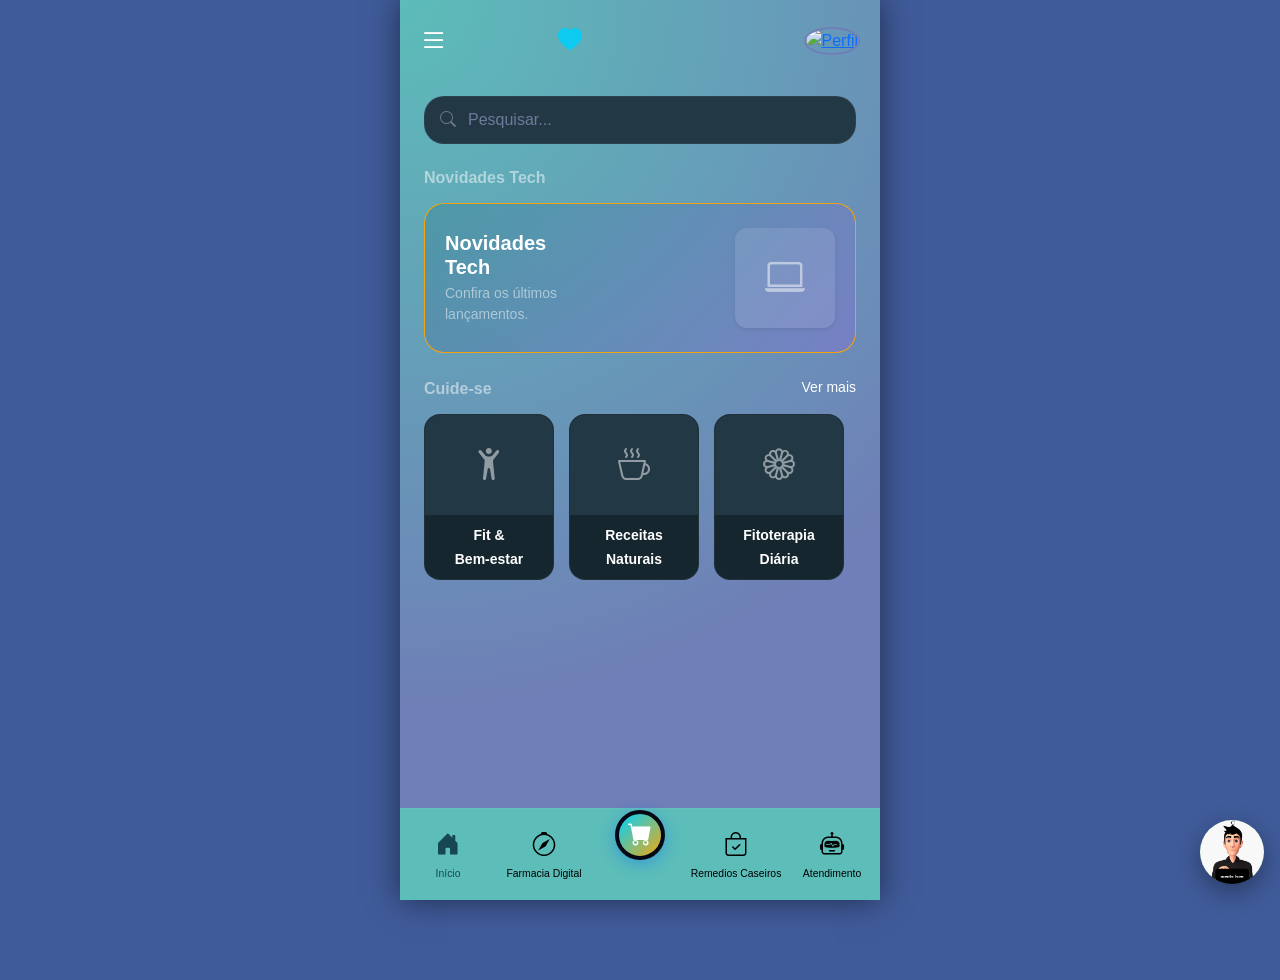
==== mente-leve-site-V6/principal.html @ 1cfe9832 "Add files via upload" ====
<!DOCTYPE html>
<html lang="pt-BR">

<head>
  <meta charset="UTF-8">
  <meta name="viewport" content="width=device-width, initial-scale=1.0">
  <title>Mente Leve - Home</title>
  <!-- Bootstrap 5 CSS -->
  <link href="https://cdn.jsdelivr.net/npm/bootstrap@5.3.2/dist/css/bootstrap.min.css" rel="stylesheet">
  <!-- Bootstrap Icons -->
  <link rel="stylesheet" href="https://cdn.jsdelivr.net/npm/bootstrap-icons@1.11.1/font/bootstrap-icons.css">
  <link rel="stylesheet" href="prrincipal/principal.css">
</head>

<body>

  <!-- Wrapper Principal que simula a tela do App -->
  <div class="app-container">

    <!-- Header: Menu, Logo e Perfil -->
    <header class="top-bar d-flex justify-content-between align-items-center">
      <a href="imagens/MenteLeve logo.png" class="text-white text-decoration-none fs-3">
        <i class="bi bi-list"></i>
      </a>

      <div class="d-flex align-items-center gap-2">
        <i class="bi bi-heart-fill text-info fs-4"></i>
        <span class="app-logo-text">Mente Leve</span>
      </div>

      <a href="Perfil.html">
        <!-- Espaço para a foto de perfil da Ana -->
        <img id="foto_perfil" alt="Perfil"
          class="profile-pic">
      </a>
    </header>

    <!-- Saudação -->
    <div class="px-4 pt-2 pb-3">
      <h1 class="fs-3 fw-bold mb-0" id="nome"></h1>
    </div>

    <!-- Barra de Pesquisa -->
    <div class="px-4 mb-4">
      <div class="search-box">
        <i class="bi bi-search text-secondary"></i>
        <input type="text" placeholder="Pesquisar...">
      </div>
    </div>

    <!-- Seção: Novidades Tech -->
    <div class="px-4 mb-4">
      <h2 class="fs-6 fw-bold mb-3 text-white-50">Novidades Tech</h2>

      <div class="banner-card">
        <div class="banner-content">
          <h3 class="fs-5 fw-bold text-white mb-1">Novidades<br>Tech</h3>
          <p class="small text-white-50 mb-0">Confira os últimos<br>lançamentos.</p>
        </div>
        <!-- Substitua o <div> abaixo pela tag <img> da sua imagem de notebook -->
        <div class="banner-img-placeholder shadow-sm">
          <i class="bi bi-laptop fs-1 text-white-50"></i>
        </div>
      </div>
    </div>

    <!-- Seção: Cuide-se (Cards Horizontais) -->
    <div class="px-4 mb-4">
      <div class="d-flex justify-content-between align-items-end mb-3">
        <h2 class="fs-6 fw-bold mb-0 text-white-50">Cuide-se</h2>
        <a href="#" class="text-white text-decoration-none small">Ver mais</a>
      </div>

      <!-- Container do Carrossel Horizontal -->
      <div class="horizontal-scroll-container">

        <!-- Card 1 -->
        <div class="category-card">
          <!-- Espaço para imagem -->
          <div class="category-img">
            <i class="bi bi-person-arms-up fs-2 text-white-50"></i>
          </div>
          <div class="p-2 text-center">
            <span class="small fw-semibold">Fit &<br>Bem-estar</span>
          </div>
        </div>

        <!-- Card 2 -->
        <div class="category-card">
          <!-- Espaço para imagem -->
          <div class="category-img">
            <i class="bi bi-cup-hot fs-2 text-white-50"></i>
          </div>
          <div class="p-2 text-center">
            <span class="small fw-semibold">Receitas<br>Naturais</span>
          </div>
        </div>

        <!-- Card 3 -->
        <div class="category-card">
          <!-- Espaço para imagem -->
          <div class="category-img">
            <i class="bi bi-flower1 fs-2 text-white-50"></i>
          </div>
          <div class="p-2 text-center">
            <span class="small fw-semibold">Fitoterapia<br>Diária</span>
          </div>
        </div>

      </div>
    </div>

    <!-- ==========================================
         MENU INFERIOR (CONSOLE APP) 
         ========================================== -->
    <nav class="footer-console d-flex justify-content-around align-items-center py-2">

      <!-- Início (Ativo) -->
      <a href="principal.html" class="nav-item-console active text-center">
        <i class="bi bi-house-door-fill fs-4 d-block"></i>
        <span class="console-label">Início</span>
      </a>

      <!-- Explorar -->
      <a href="FarmaciaDigital.html" class="nav-item-console text-center">
        <i class="bi bi-compass fs-4 d-block"></i>
        <span class="console-label">Farmacia Digital</span>
      </a>

      <!-- Botão Central (Carrinho) -->
      <a href="carrinho.html" class="nav-item-console console-main-btn text-center">
        <div class="main-btn-circle">
          <i class="bi bi-cart-fill fs-4"></i>
        </div>
      </a>

      <!-- Pedidos -->
      <a href="RemediosCaseiros.html" class="nav-item-console text-center">
        <i class="bi bi-bag-check fs-4 d-block"></i>
        <span class="console-label">Remedios Caseiros</span>
      </a>

      <!-- Perfil -->
      <a href="Atendimento.html" class="nav-item-console text-center">
        <i class="bi bi-robot fs-4 d-block"></i>
        <span class="console-label">Atendimento</span>
      </a>

    </nav>

  </div> <!-- Fim do app-container -->

  <!-- Bootstrap JS (Opcional, mas bom ter para animações de botões e afins) -->
  <script src="https://cdn.jsdelivr.net/npm/bootstrap@5.3.2/dist/js/bootstrap.bundle.min.js"></script>
  <script>
    // Recupera o nome salvo no localStorage
    const nomeSalvo = localStorage.getItem("usuarioNome");

    // Exemplo: se houver um elemento com id="boasVindas", injeta o nome nele
    if (nomeSalvo) {
      document.getElementById("nome").textContent = `Olá, ${nomeSalvo}`;
      document.getElementById("foto_perfil").src= `https://ui-avatars.com/api/?name=${nomeSalvo}&background=a855f7&color=fff`
      // document.getElementById("boasVindas").innerText = `Olá, ${nomeSalvo}!`;
    }
  </script>

  <!-- VLibras (governo) · avatar rotulado Mente Leve -->
  <link rel="stylesheet" href="vlibras-copia/widget-mente-leve.css">
  <script src="vlibras-copia/widget-mente-leve.js" defer></script>
</body>

</html>
---- mente-leve-site-V6/prrincipal/principal.css ----
/* =========================================
       CONFIGURAÇÕES GERAIS DA TELA
       ========================================= */
    body {
        background: #405b9a;
        /* Fundo escuro padrão do app */
        font-family: 'Segoe UI', Tahoma, Geneva, Verdana, sans-serif;
        color: #ffffff;
        margin: 0;
        padding-bottom: 80px;
        /* Espaço para o menu inferior não cobrir o conteúdo */
    }

    /* Container simulando a tela do celular (para ficar bonito no PC também) */
    .app-container {
        max-width: 480px;
        margin: 0 auto;
        background: radial-gradient(circle at top left, #5cbdb9 0%, #6f7fb7 70%);
        min-height: 100vh;
        box-shadow: 0 0 30px rgba(0, 0, 0, 0.5);
        position: relative;
    }

    /* =========================================
       TOPO & BARRA DE PESQUISA
       ========================================= */
    .top-bar {
        padding: 20px 20px 10px 20px;
    }

    .app-logo-text {
        font-weight: 600;
        font-size: 1.2rem;
        background: linear-gradient(90deg, #707070 );
        -webkit-background-clip: text;
        -webkit-text-fill-color: transparent;
    }

    .profile-pic {
        width: 40px;
        height: 40px;
        border-radius: 50%;
        border: 2px solid #6f7fb7;
        object-fit: cover;
    }

    .search-box {
        background-color: #233845;
        border-radius: 20px;
        padding: 10px 15px;
        display: flex;
        align-items: center;
        gap: 10px;
        border: 1px solid rgba(255, 255, 255, 0.05);
    }

    .search-box input {
        background: transparent;
        border: none;
        color: #fff;
        width: 100%;
        outline: none;
    }

    .search-box input::placeholder {
        color: #6c7a9c;
    }

    /* =========================================
       SEÇÃO: NOVIDADES TECH (BANNER)
       ========================================= */
    .banner-card {
        background: linear-gradient(135deg, rgba(0, 82, 101, 0.2), rgba(168, 85, 247, 0.2));
        border: 1px solid rgba(255, 166, 0, 0.914);
        border-radius: 20px;
        height: 150px;
        display: flex;
        align-items: center;
        justify-content: space-between;
        padding: 20px;
        position: relative;
        overflow: hidden;
    }

    .banner-content {
        z-index: 2;
    }

    /* Espaço para a imagem do banner */
    .banner-img-placeholder {
        width: 100px;
        height: 100px;
        background: rgba(255, 255, 255, 0.1);
        border-radius: 12px;
        display: flex;
        align-items: center;
        justify-content: center;
        z-index: 2;
    }

    /* Efeito de brilho no fundo do banner */
    .banner-card::after {
        content: '';
        position: absolute;
        top: -50px;
        right: -50px;
        width: 150px;
        height: 150px;
        background: rgb(255, 166, 0, 0.914);
        filter: blur(80px);
        z-index: 1;
        opacity: 0;
    }

    /* =========================================
       SEÇÃO: CUIDE-SE (CARDS HORIZONTAIS)
       ========================================= */
    .horizontal-scroll-container {
        display: flex;
        overflow-x: auto;
        gap: 15px;
        padding-bottom: 10px;
        /* Esconde a barra de rolagem */
        scrollbar-width: none;
        /* Firefox */
        -ms-overflow-style: none;
        /* IE e Edge */
    }

    .horizontal-scroll-container::-webkit-scrollbar {
        display: none;
        /* Chrome, Safari, Opera */
    }

    .category-card {
        min-width: 130px;
        background: #15262e;
        border: 1px solid rgba(255, 255, 255, 0.05);
        border-radius: 16px;
        overflow: hidden;
        display: flex;
        flex-direction: column;
    }

    .category-img {
        height: 100px;
        background-color: #233845;
        display: flex;
        align-items: center;
        justify-content: center;
    }

    /* =========================================
       MENU INFERIOR (CONSOLE)
       ========================================= */
    .footer-console {
        background: #5cbdb9;
        backdrop-filter: blur(15px);
        border-top: 1px solid rgba(255, 255, 255, 0.05);
        position: fixed;
        bottom: 0;
        width: 100%;
        max-width: 480px;
        /* Acompanha o app-container */
        left: 50%;
        transform: translateX(-50%);
        z-index: 1000;
    }

    .nav-item-console {
        color: #000000;
        transition: all 0.3s ease;
        text-decoration: none;
        flex: 1;
        padding: 10px 0;
    }

    .console-label {
        font-size: 0.65rem;
        font-weight: 500;
        display: block;
        margin-top: 3px;
    }

    .nav-item-console:hover,
    .nav-item-console.active {
        color: #164752;
    }

    .console-main-btn {
        position: relative;
        top: -20px;
    }

    .main-btn-circle {
        width: 50px;
        height: 50px;
        border-radius: 50%;
        background: linear-gradient(135deg, #00d2ff 0%, rgb(255,166,0,0.914) 100%);
        color: #ffffff;
        margin: 0 auto;
        border: 4px solid #050814;
        display: flex;
        align-items: center;
        justify-content: center;
        box-shadow: 0 4px 15px rgba(0, 110, 255, 0.4);
    }
---- mente-leve-site-V6/vlibras-copia/widget-mente-leve.css ----
.mlv-btn {
  position: fixed; right: 16px; bottom: 16px; z-index: 99980;
  width: 64px; height: 64px; border: 0; border-radius: 50%;
  padding: 0; cursor: pointer; overflow: hidden;
  box-shadow: 0 8px 24px rgba(0,0,0,.35);
  background: #0b5c3a;
}
.mlv-btn img { width: 100%; height: 100%; object-fit: cover; }
.mlv-win {
  position: fixed; right: 16px; bottom: 92px; z-index: 99981;
  width: 280px; background: #123; color: #fff;
  border-radius: 12px; overflow: hidden;
  font-family: Arial, sans-serif;
  box-shadow: 0 12px 40px rgba(0,0,0,.4);
  display: none;
}
.mlv-win.open { display: block; }
.mlv-hd {
  background: #0b5c3a; padding: 8px 10px;
  display: flex; justify-content: space-between; align-items: center;
  font-size: 13px; font-weight: 700;
}
.mlv-hd button { background: none; border: 0; color: #fff; cursor: pointer; font-size: 16px; }
.mlv-av { background: #0e2a1c; text-align: center; padding: 8px; }
.mlv-av img { width: 180px; height: 220px; object-fit: cover; object-position: top; border-radius: 12px; }
.mlv-btn img { object-fit: cover; object-position: top; }
.mlv-name { font-size: 12px; color: #8f8; margin-top: 4px; }
.mlv-bd { padding: 8px; background: #1a1a1a; }
.mlv-bd textarea {
  width: 100%; height: 58px; resize: none; border-radius: 8px;
  border: 1px solid #345; background: #0b0b0b; color: #fff;
  padding: 6px; font: 13px Arial;
}
.mlv-bd button {
  margin-top: 6px; width: 100%; border: 0; border-radius: 8px;
  background: #2ecc71; color: #062; font-weight: 700; padding: 8px; cursor: pointer;
}
.mlv-glosa { font-size: 11px; color: #9c9; margin-top: 6px; min-height: 28px; }
.mlv-copy { font-size: 10px; color: #888; padding: 0 8px 8px; }
.mlv-av img, .mlv-btn img { animation: mlvfloat 2.6s ease-in-out infinite; }
@keyframes mlvfloat {
  0%,100% { transform: translateY(0) scale(1); }
  50% { transform: translateY(-7px) scale(1.03); }
}
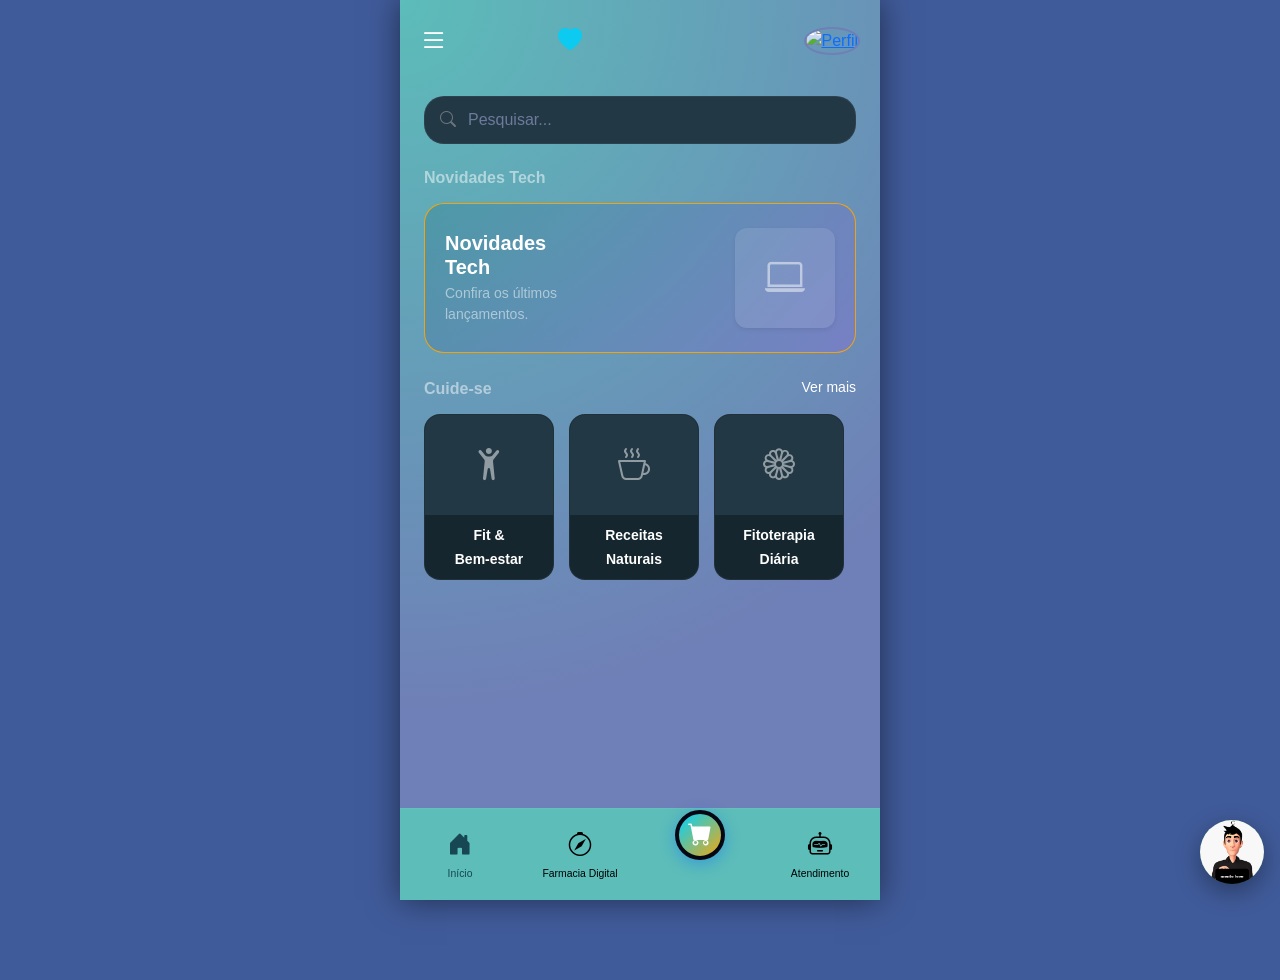
==== commit 3c879290: "Update principal.html" ====
--- a/mente-leve-site-V6/principal.html
+++ b/mente-leve-site-V6/principal.html
@@ -134,11 +134,6 @@
         </div>
       </a>
 
-      <!-- Pedidos -->
-      <a href="RemediosCaseiros.html" class="nav-item-console text-center">
-        <i class="bi bi-bag-check fs-4 d-block"></i>
-        <span class="console-label">Remedios Caseiros</span>
-      </a>
 
       <!-- Perfil -->
       <a href="Atendimento.html" class="nav-item-console text-center">
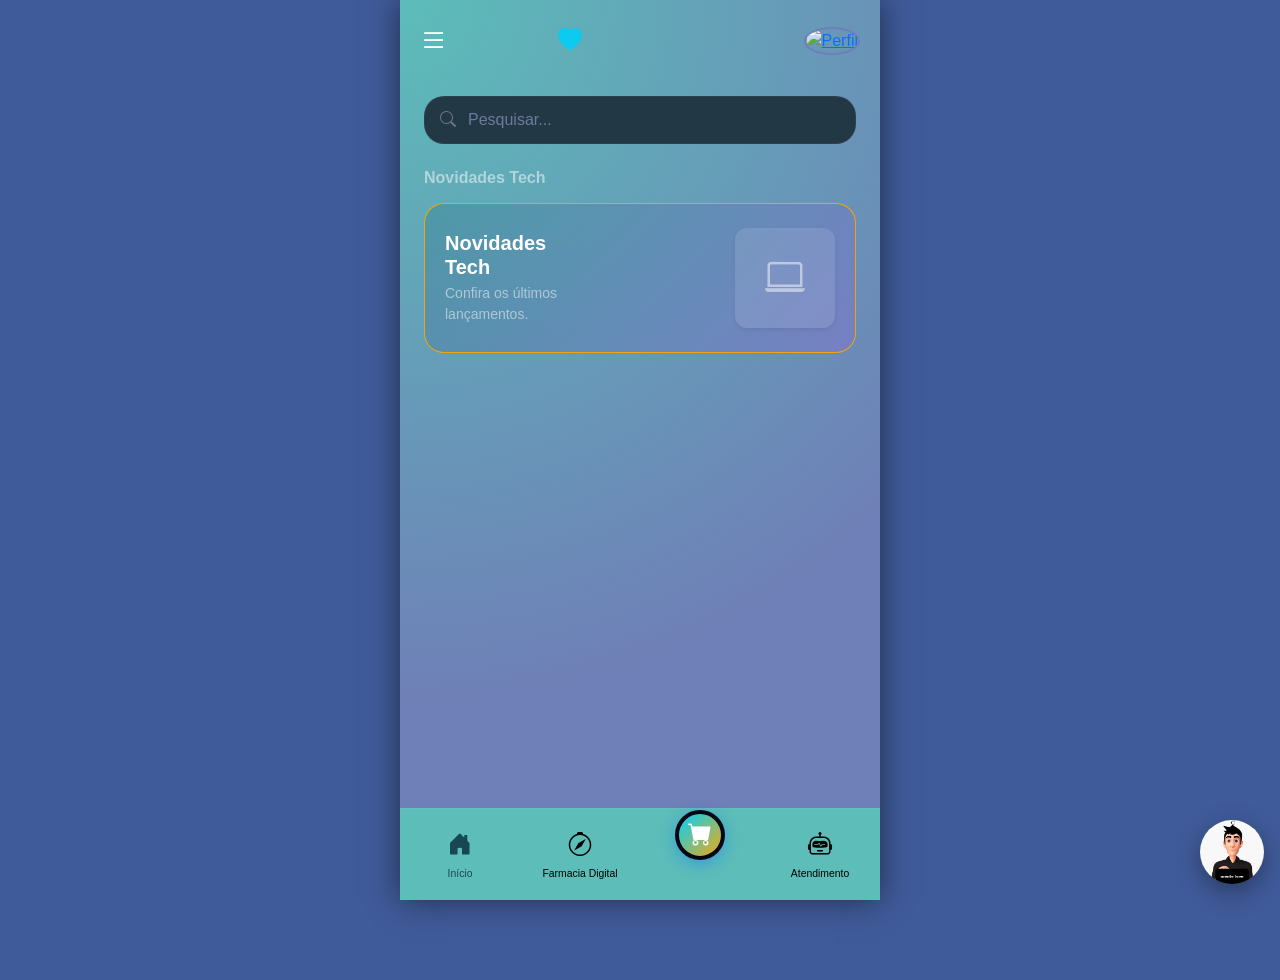
==== commit e1c10453: "Update principal.html" ====
--- a/mente-leve-site-V6/principal.html
+++ b/mente-leve-site-V6/principal.html
@@ -65,47 +65,6 @@
     </div>
 
     <!-- Seção: Cuide-se (Cards Horizontais) -->
-    <div class="px-4 mb-4">
-      <div class="d-flex justify-content-between align-items-end mb-3">
-        <h2 class="fs-6 fw-bold mb-0 text-white-50">Cuide-se</h2>
-        <a href="#" class="text-white text-decoration-none small">Ver mais</a>
-      </div>
-
-      <!-- Container do Carrossel Horizontal -->
-      <div class="horizontal-scroll-container">
-
-        <!-- Card 1 -->
-        <div class="category-card">
-          <!-- Espaço para imagem -->
-          <div class="category-img">
-            <i class="bi bi-person-arms-up fs-2 text-white-50"></i>
-          </div>
-          <div class="p-2 text-center">
-            <span class="small fw-semibold">Fit &<br>Bem-estar</span>
-          </div>
-        </div>
-
-        <!-- Card 2 -->
-        <div class="category-card">
-          <!-- Espaço para imagem -->
-          <div class="category-img">
-            <i class="bi bi-cup-hot fs-2 text-white-50"></i>
-          </div>
-          <div class="p-2 text-center">
-            <span class="small fw-semibold">Receitas<br>Naturais</span>
-          </div>
-        </div>
-
-        <!-- Card 3 -->
-        <div class="category-card">
-          <!-- Espaço para imagem -->
-          <div class="category-img">
-            <i class="bi bi-flower1 fs-2 text-white-50"></i>
-          </div>
-          <div class="p-2 text-center">
-            <span class="small fw-semibold">Fitoterapia<br>Diária</span>
-          </div>
-        </div>
 
       </div>
     </div>
